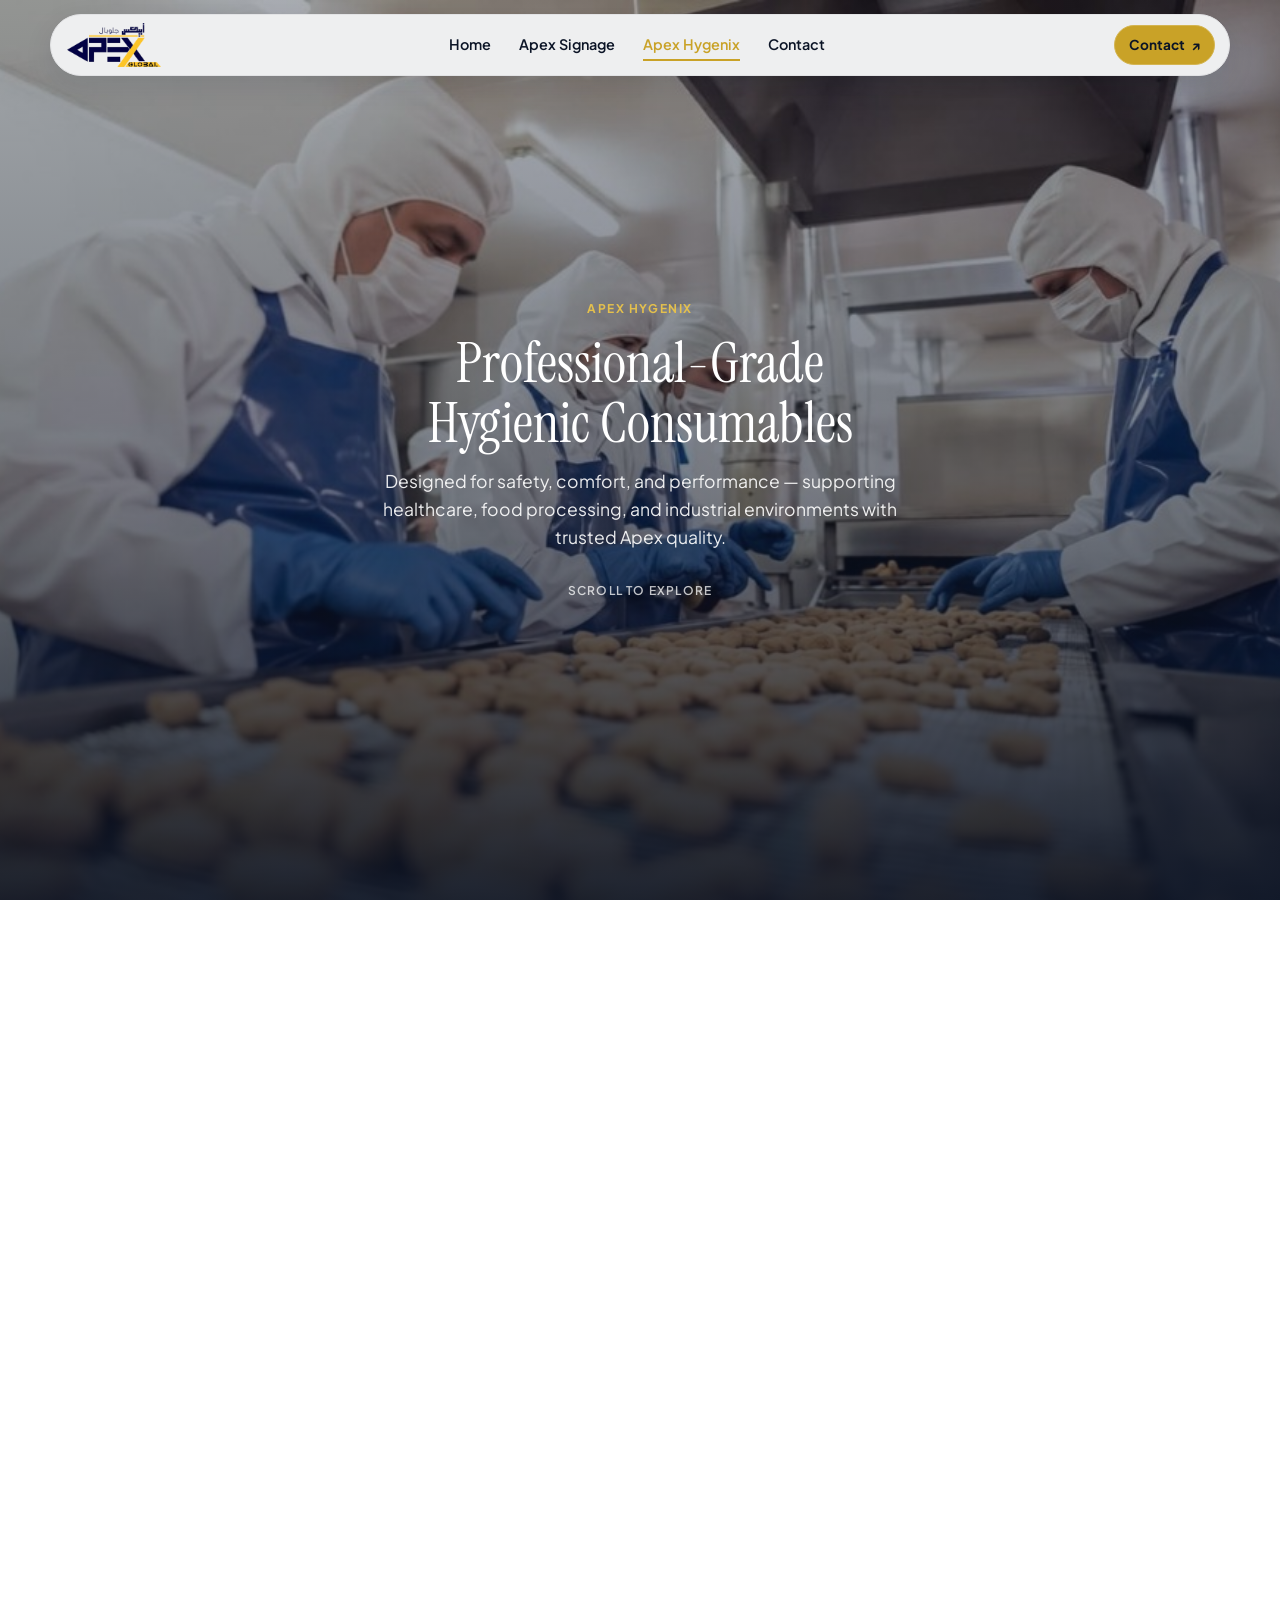
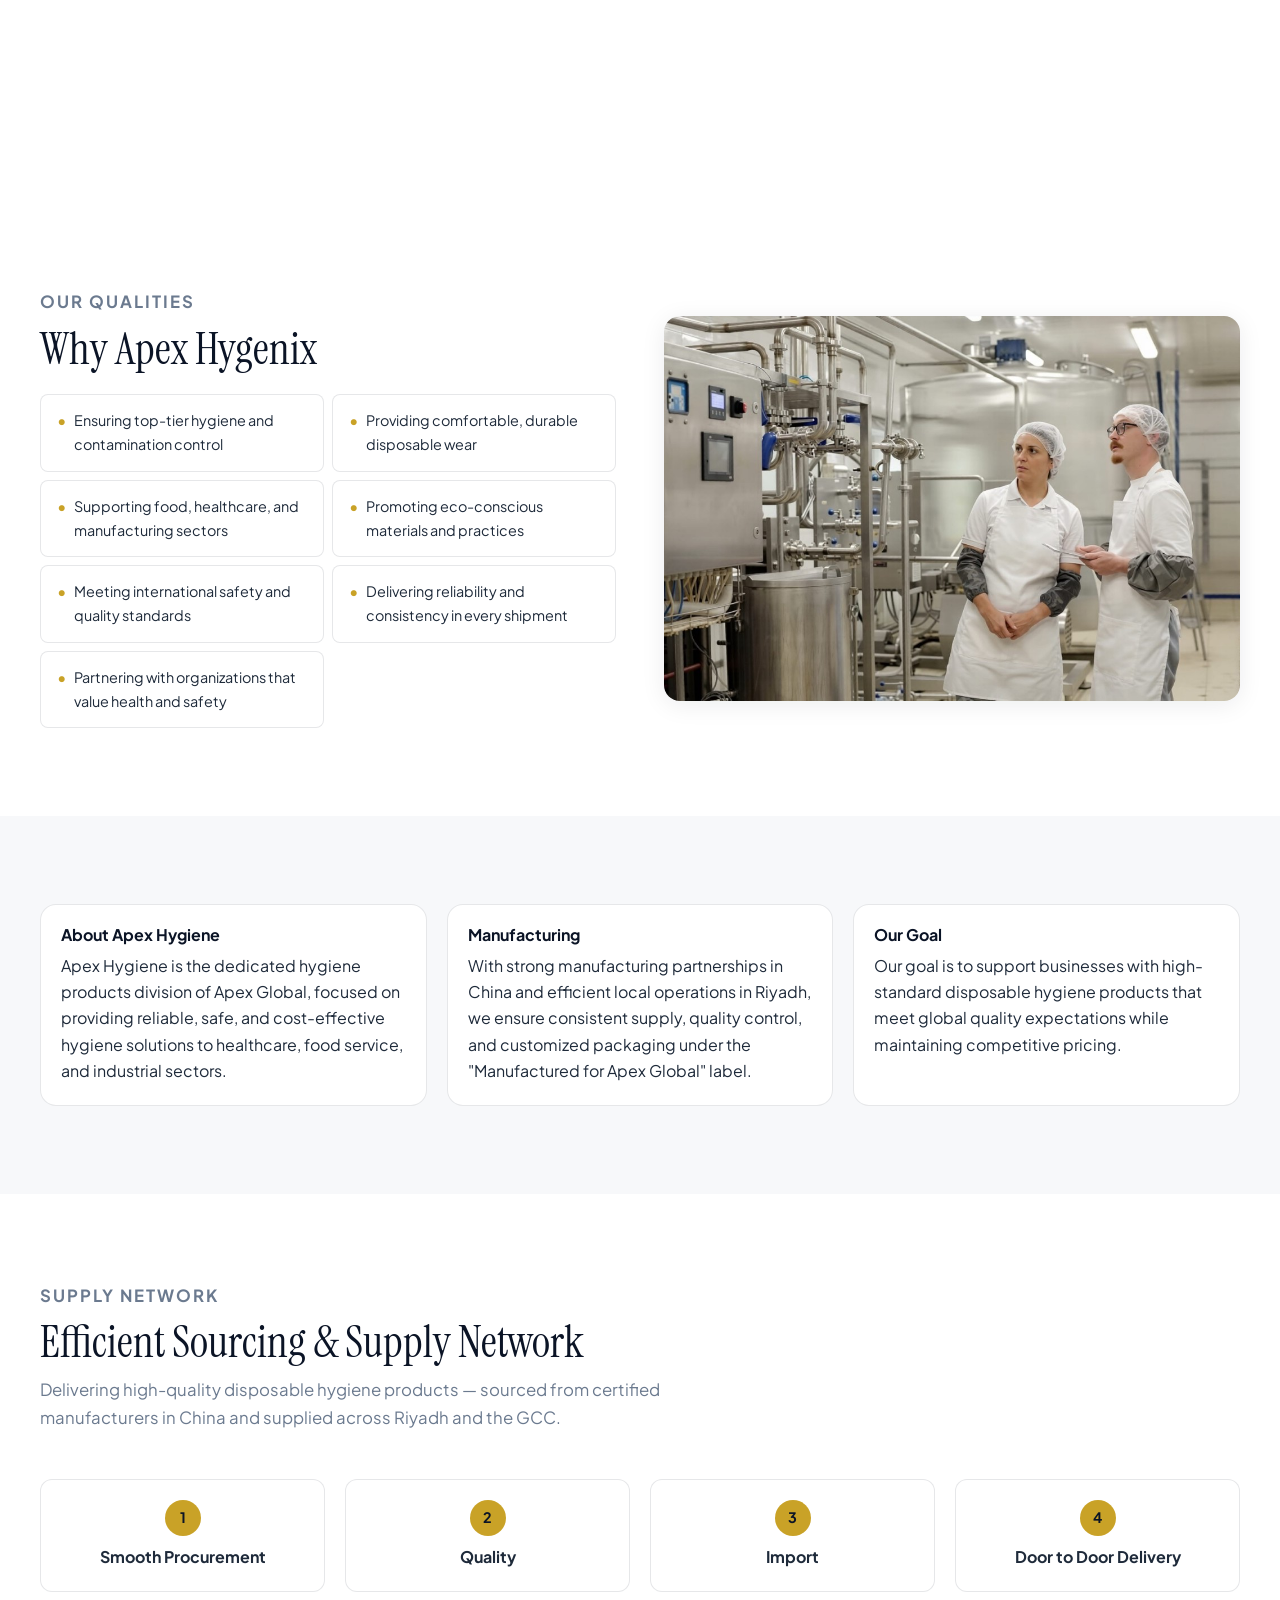
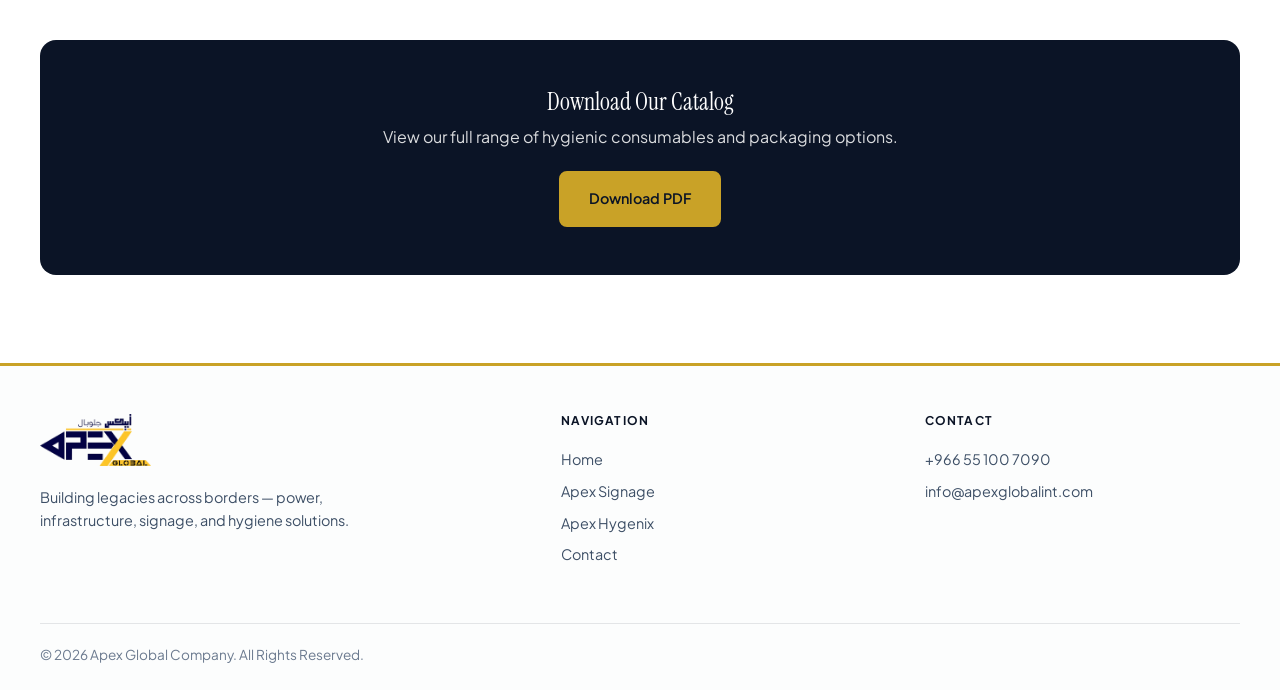
==== hygenix.html @ 23665996 "Add files via upload" ====
<!DOCTYPE html>
<html lang="en">
<head>
  <meta charset="UTF-8">
  <meta name="viewport" content="width=device-width, initial-scale=1.0">
  <meta name="description" content="Apex Hygenix — Professional-grade hygienic consumables for healthcare, food processing, and industrial environments.">
  <title>Apex Hygenix — Apex Global</title>
  <link rel="icon" href="assets/brand/Logo-512-x-512-150x150.png" type="image/png">
  <link rel="preconnect" href="https://fonts.googleapis.com">
  <link rel="preconnect" href="https://fonts.gstatic.com" crossorigin>
  <link href="https://fonts.googleapis.com/css2?family=Instrument+Serif:ital@0;1&family=Plus+Jakarta+Sans:wght@400;500;600;700&display=swap" rel="stylesheet">
  <link rel="stylesheet" href="css/variables.css">
  <link rel="stylesheet" href="css/base.css">
  <link rel="stylesheet" href="css/components.css">
  <link rel="stylesheet" href="css/animations.css">
  <link rel="stylesheet" href="css/pages.css">
  <link rel="stylesheet" href="css/hero-transition.css">
</head>
<body data-page="hygenix">
  <a href="#main" class="skip-link">Skip to content</a>

  <header class="site-header" id="siteHeader">
    <div class="site-header__pill">
      <div class="site-header__pill-inner">
        <a href="index.html" class="logo" aria-label="Apex Global home">
          <img src="assets/brand/logo-transparent.png" alt="Apex Global" width="300" height="300">
        </a>
        <nav class="nav-desktop" aria-label="Main navigation">
          <a href="index.html" data-nav="home">Home</a>
          <a href="signage.html" data-nav="signage">Apex Signage</a>
          <a href="hygenix.html" data-nav="hygenix">Apex Hygenix</a>
          <a href="index.html#contact" data-nav="contact">Contact</a>
        </nav>
        <a href="index.html#contact" class="header-cta">Contact <span aria-hidden="true">↗</span></a>
        <button class="nav-toggle" aria-label="Open menu" aria-expanded="false" aria-controls="mobile-nav">
          <span></span><span></span><span></span>
        </button>
      </div>
    </div>
    <nav id="mobile-nav" class="nav-mobile" aria-label="Mobile navigation">
      <a href="index.html" data-nav="home">Home</a>
      <a href="signage.html" data-nav="signage">Apex Signage</a>
      <a href="hygenix.html" data-nav="hygenix">Apex Hygenix</a>
      <a href="index.html#contact" data-nav="contact">Contact</a>
    </nav>
  </header>

  <main id="main">
    <div class="transition-root" id="transitionRoot">
      <div class="hero-stage">
        <section class="hero-scroll hero-scroll--image" aria-label="Introduction">
          <div class="hero-scroll__bg">
            <img src="assets/home/hygenix-division-1.png" alt="Apex Hygenix food processing hygiene">
          </div>
          <div class="hero-scroll__scrim" aria-hidden="true"></div>
          <div class="hero-scroll__inner">
            <p class="eyebrow hero-scroll__eyebrow">Apex Hygenix</p>
            <h1>Professional-Grade Hygienic Consumables</h1>
            <p class="hero-scroll__lead">Designed for safety, comfort, and performance — supporting healthcare, food processing, and industrial environments with trusted Apex quality.</p>
            <p class="hero-scroll__hint">Scroll to explore</p>
          </div>
        </section>
        <section class="section-two-overlay" aria-label="Our qualities preview">
          <div id="overlayInner" class="section-two-overlay__inner">
            <p class="eyebrow section-two-overlay__eyebrow">Our Qualities</p>
            <h2>
              <span class="overlay-reveal-line"><span class="overlay-reveal-text" style="--line-delay: 0ms">Why Apex Hygenix.</span></span>
            </h2>
            <p class="section-two-overlay__description">
              <span class="overlay-reveal-line"><span class="overlay-reveal-text" style="--line-delay: 80ms">Top-tier hygiene, durable disposable wear, and reliable supply for healthcare, food, and manufacturing sectors.</span></span>
            </p>
            <a href="#qualities" class="section-two-overlay__cta btn btn--primary">
              Explore our qualities <span aria-hidden="true">↓</span>
            </a>
          </div>
        </section>
      </div>
    </div>

    <section class="section" id="qualities">
      <div class="container">
        <div class="content-split">
          <div class="reveal">
            <header class="section-header" style="margin-bottom:var(--space-group);">
              <p class="eyebrow">Our Qualities</p>
              <h2>Why Apex Hygenix</h2>
            </header>
            <ul class="qualities-grid">
              <li>Ensuring top-tier hygiene and contamination control</li>
              <li>Providing comfortable, durable disposable wear</li>
              <li>Supporting food, healthcare, and manufacturing sectors</li>
              <li>Promoting eco-conscious materials and practices</li>
              <li>Meeting international safety and quality standards</li>
              <li>Delivering reliability and consistency in every shipment</li>
              <li>Partnering with organizations that value health and safety</li>
            </ul>
          </div>
          <div class="reveal">
            <img src="assets/home/hygenix-division-3.png" alt="Hygiene quality control in food manufacturing">
          </div>
        </div>
      </div>
    </section>

    <section class="section section--alt">
      <div class="container">
        <div class="info-cards reveal-stagger">
          <article class="info-card">
            <h3>About Apex Hygiene</h3>
            <p>Apex Hygiene is the dedicated hygiene products division of Apex Global, focused on providing reliable, safe, and cost-effective hygiene solutions to healthcare, food service, and industrial sectors.</p>
          </article>
          <article class="info-card">
            <h3>Manufacturing</h3>
            <p>With strong manufacturing partnerships in China and efficient local operations in Riyadh, we ensure consistent supply, quality control, and customized packaging under the "Manufactured for Apex Global" label.</p>
          </article>
          <article class="info-card">
            <h3>Our Goal</h3>
            <p>Our goal is to support businesses with high-standard disposable hygiene products that meet global quality expectations while maintaining competitive pricing.</p>
          </article>
        </div>
      </div>
    </section>

    <section class="section">
      <div class="container reveal">
        <header class="section-header">
          <p class="eyebrow">Supply Network</p>
          <h2>Efficient Sourcing &amp; Supply Network</h2>
          <p>Delivering high-quality disposable hygiene products — sourced from certified manufacturers in China and supplied across Riyadh and the GCC.</p>
        </header>
        <div class="supply-steps">
          <div class="supply-step">
            <div class="step-num">1</div>
            <strong>Smooth Procurement</strong>
          </div>
          <div class="supply-step">
            <div class="step-num">2</div>
            <strong>Quality</strong>
          </div>
          <div class="supply-step">
            <div class="step-num">3</div>
            <strong>Import</strong>
          </div>
          <div class="supply-step">
            <div class="step-num">4</div>
            <strong>Door to Door Delivery</strong>
          </div>
        </div>

        <div class="cta-banner" style="margin-top:var(--space-block);">
          <h3>Download Our Catalog</h3>
          <p>View our full range of hygienic consumables and packaging options.</p>
          <a href="assets/hygenix/Apex-Global-HYGENIC-CONSUMABLES-Catalogue-F4_compressed-1.pdf" class="btn btn--primary" target="_blank" rel="noopener">Download PDF</a>
        </div>
      </div>
    </section>
  </main>

  <footer class="site-footer">
    <div class="container">
      <div class="footer-grid">
        <div class="footer-brand">
          <img src="assets/brand/logo-transparent.png" alt="Apex Global">
          <p>Building legacies across borders — power, infrastructure, signage, and hygiene solutions.</p>
        </div>
        <div class="footer-col">
          <h4>Navigation</h4>
          <a href="index.html">Home</a>
          <a href="signage.html">Apex Signage</a>
          <a href="hygenix.html">Apex Hygenix</a>
          <a href="index.html#contact">Contact</a>
        </div>
        <div class="footer-col">
          <h4>Contact</h4>
          <a href="tel:+966551007090">+966 55 100 7090</a>
          <a href="mailto:info@apexglobalint.com">info@apexglobalint.com</a>
        </div>
      </div>
      <div class="footer-bottom">
        <p>&copy; 2026 Apex Global Company. All Rights Reserved.</p>
      </div>
    </div>
  </footer>

  <button class="scroll-top" aria-label="Scroll to top">↑</button>
  <script src="js/hero-transition.js"></script>
  <script src="js/main.js"></script>
</body>
</html>
---- css/variables.css ----
:root {
  --color-navy: #0b1426;
  --color-navy-light: #152238;
  --color-charcoal: #1e2a3a;
  --color-gold: #c9a227;
  --color-gold-light: #e4c04d;
  --color-white: #ffffff;
  --color-off-white: #f7f8fa;
  --color-muted: #6b7a8f;
  --color-border: rgba(11, 20, 38, 0.1);
  --color-border-light: rgba(255, 255, 255, 0.12);

  --color-header-glass: rgba(252, 253, 253, 0.65);
  --color-header-glass-scrolled: rgba(252, 253, 253, 0.82);
  --color-header-border: rgba(11, 20, 38, 0.06);
  --color-footer-bg: #fcfdfd;
  --color-footer-text: #3d4f66;
  --color-footer-heading: #0b1426;

  --font-sans: "Plus Jakarta Sans", system-ui, -apple-system, sans-serif;
  --font-serif: "Instrument Serif", Georgia, serif;

  --space-tight: 0.5rem;
  --space-group: 1.25rem;
  --space-block: 3rem;
  --space-section: 5.5rem;

  --radius-sm: 8px;
  --radius-md: 12px;
  --radius-lg: 16px;

  --shadow-sm: 0 2px 8px rgba(11, 20, 38, 0.06);
  --shadow-md: 0 4px 24px rgba(11, 20, 38, 0.08);
  --shadow-lg: 0 12px 40px rgba(11, 20, 38, 0.12);

  --header-height: 88px;
  --container: 1200px;
  --transition: 0.3s cubic-bezier(0.4, 0, 0.2, 1);
  --transition-fast: 0.2s cubic-bezier(0.4, 0, 0.2, 1);
}

@media (max-width: 768px) {
  :root {
    --space-section: 4rem;
    --space-block: 2rem;
    --header-height: 72px;
  }
}
---- css/base.css ----
*,
*::before,
*::after {
  box-sizing: border-box;
  margin: 0;
  padding: 0;
}

html {
  scroll-behavior: smooth;
}

@media (prefers-reduced-motion: reduce) {
  html {
    scroll-behavior: auto;
  }
}

body {
  font-family: var(--font-sans);
  font-size: 1rem;
  line-height: 1.65;
  color: var(--color-charcoal);
  background: var(--color-white);
  -webkit-font-smoothing: antialiased;
}

img {
  max-width: 100%;
  height: auto;
  display: block;
}

a {
  color: inherit;
  text-decoration: none;
}

ul {
  list-style: none;
}

button,
input,
textarea {
  font: inherit;
  color: inherit;
}

.skip-link {
  position: absolute;
  top: -100%;
  left: 1rem;
  z-index: 9999;
  padding: 0.75rem 1rem;
  background: var(--color-gold);
  color: var(--color-navy);
  border-radius: var(--radius-sm);
  font-weight: 600;
}

.skip-link:focus {
  top: 1rem;
}

.container {
  width: min(100% - 2rem, var(--container));
  margin-inline: auto;
}

.section {
  padding-block: var(--space-section);
}

.section--alt {
  background: var(--color-off-white);
}

.section--dark {
  background: var(--color-navy);
  color: var(--color-white);
}

.eyebrow {
  font-size: 0.75rem;
  font-weight: 700;
  letter-spacing: 0.12em;
  text-transform: uppercase;
  color: var(--color-gold);
}

.section--dark .eyebrow {
  color: var(--color-gold-light);
}

.section-header {
  max-width: 42rem;
  margin-bottom: var(--space-block);
}

.section-header .eyebrow {
  margin-bottom: var(--space-tight);
}

.section-header h2 {
  font-family: var(--font-serif);
  font-size: clamp(2rem, 4vw, 2.75rem);
  font-weight: 400;
  line-height: 1.15;
  color: var(--color-navy);
  margin-bottom: var(--space-tight);
}

.section--dark .section-header h2 {
  color: var(--color-white);
}

.section-header p {
  color: var(--color-muted);
  font-size: 1.05rem;
}

.section--dark .section-header p {
  color: rgba(255, 255, 255, 0.75);
}

h1,
h2,
h3,
h4 {
  font-family: var(--font-serif);
  font-weight: 400;
  line-height: 1.2;
}
---- css/components.css ----
/* Header — pill nav (shared on all pages) */
.site-header {
  position: fixed;
  top: 0;
  left: 0;
  right: 0;
  z-index: 1000;
  height: auto;
  min-height: var(--header-height);
  display: block;
  background: transparent;
  border: none;
  box-shadow: none;
  pointer-events: none;
}

.site-header__pill {
  width: min(1180px, calc(100% - 32px));
  margin: 14px auto 0;
  padding: 0;
  pointer-events: auto;
}

.site-header__pill-inner {
  padding: 8px 14px 8px 16px;
  border-radius: 999px;
  border: 1px solid color-mix(in srgb, var(--color-navy) 12%, white);
  background: color-mix(in srgb, #fcfdfd 94%, var(--color-navy));
  box-shadow: 0 10px 28px rgba(11, 20, 38, 0.1);
  backdrop-filter: blur(14px);
  -webkit-backdrop-filter: blur(14px);
  display: flex;
  align-items: center;
  justify-content: space-between;
  gap: 14px;
  transition: box-shadow var(--transition);
}

.site-header.is-scrolled .site-header__pill-inner {
  box-shadow: 0 12px 32px rgba(11, 20, 38, 0.14);
}

.site-header .logo {
  display: inline-flex;
  align-items: center;
  flex-shrink: 0;
  background: transparent;
}

.site-header .logo img {
  height: 44px;
  width: auto;
  background: transparent;
}

.site-header .nav-desktop {
  flex: 1;
  justify-content: center;
  gap: clamp(14px, 2.2vw, 28px);
}

.site-header .header-cta {
  display: inline-flex;
  align-items: center;
  gap: 6px;
  padding: 8px 14px;
  border-radius: 999px;
  font-size: 0.85rem;
  font-weight: 700;
  white-space: nowrap;
  flex-shrink: 0;
  color: var(--color-navy) !important;
  background: var(--color-gold);
  border: 1px solid color-mix(in srgb, var(--color-gold) 80%, white);
}

.site-header .header-cta:hover {
  background: var(--color-gold-light);
  color: var(--color-navy) !important;
}

.site-header .header-cta::after {
  display: none;
}

.footer-brand img {
  height: 52px;
  width: auto;
  margin-bottom: var(--space-group);
  background: transparent;
}

.nav-desktop {
  display: flex;
  align-items: center;
  gap: 2rem;
}

.nav-desktop a {
  font-size: 0.9rem;
  font-weight: 600;
  color: var(--color-navy);
  position: relative;
  padding-block: 0.25rem;
}

.nav-desktop a:hover,
.nav-desktop a.is-active {
  color: var(--color-gold);
}

.nav-desktop a::after {
  content: "";
  position: absolute;
  bottom: 0;
  left: 50%;
  width: 0;
  height: 2px;
  background: var(--color-gold);
  transition:
    width var(--transition-fast),
    left var(--transition-fast);
}

.nav-desktop a:hover::after,
.nav-desktop a.is-active::after {
  width: 100%;
  left: 0;
}

.nav-toggle {
  display: none;
  flex-direction: column;
  gap: 5px;
  background: none;
  border: none;
  cursor: pointer;
  padding: 0.5rem;
}

.nav-toggle span {
  display: block;
  width: 24px;
  height: 2px;
  background: var(--color-navy);
  transition: var(--transition-fast);
}

.nav-mobile {
  display: none;
  position: fixed;
  inset: 0;
  top: 72px;
  pointer-events: auto;
  background: var(--color-header-glass-scrolled);
  backdrop-filter: blur(24px) saturate(160%);
  -webkit-backdrop-filter: blur(24px) saturate(160%);
  padding: 2rem;
  flex-direction: column;
  gap: 1.5rem;
  z-index: 999;
  border-top: 1px solid var(--color-header-border);
  box-shadow: var(--shadow-lg);
}

.nav-mobile.is-open {
  display: flex;
}

.nav-mobile a {
  font-size: 1.25rem;
  font-weight: 600;
  color: var(--color-navy);
  padding: 0.5rem 0;
  border-bottom: 1px solid var(--color-border);
}

@media (max-width: 768px) {
  .site-header__pill {
    width: calc(100% - 20px);
  }

  .site-header__pill-inner {
    border-radius: 16px;
    flex-wrap: wrap;
  }

  .site-header .header-cta {
    display: none;
  }

  .nav-desktop {
    display: none;
  }

  .nav-toggle {
    display: flex;
  }
}

/* Buttons */
.btn {
  display: inline-flex;
  align-items: center;
  justify-content: center;
  gap: 0.5rem;
  padding: 0.875rem 1.75rem;
  font-size: 0.9rem;
  font-weight: 600;
  border-radius: var(--radius-sm);
  border: 2px solid transparent;
  cursor: pointer;
  transition:
    transform var(--transition-fast),
    box-shadow var(--transition-fast),
    background var(--transition-fast),
    color var(--transition-fast);
}

.btn:hover {
  transform: translateY(-2px);
  box-shadow: var(--shadow-md);
}

.btn:active {
  transform: scale(0.98);
}

.btn--primary {
  background: var(--color-gold);
  color: var(--color-navy);
  border-color: var(--color-gold);
}

.btn--primary:hover {
  background: var(--color-gold-light);
  border-color: var(--color-gold-light);
}

.btn--outline {
  background: transparent;
  color: var(--color-white);
  border-color: rgba(255, 255, 255, 0.6);
}

.btn--outline:hover {
  background: rgba(255, 255, 255, 0.1);
  border-color: var(--color-white);
}

.btn--dark {
  background: var(--color-navy);
  color: var(--color-white);
  border-color: var(--color-navy);
}

.btn--dark:hover {
  background: var(--color-navy-light);
}

/* Cards */
.card {
  background: var(--color-white);
  border-radius: var(--radius-lg);
  border: 1px solid var(--color-border);
  box-shadow: var(--shadow-sm);
  padding: var(--space-group);
  transition:
    transform var(--transition-fast),
    box-shadow var(--transition-fast);
}

.card:hover {
  transform: translateY(-2px);
  box-shadow: var(--shadow-md);
}

.card h3 {
  font-size: 1.25rem;
  color: var(--color-navy);
  margin-bottom: var(--space-tight);
}

.card p {
  color: var(--color-muted);
  font-size: 0.95rem;
}

/* Footer — light slate, distinct from header & dark sections */
.site-footer {
  background: var(--color-footer-bg);
  color: var(--color-footer-text);
  padding-block: var(--space-block) 1.5rem;
  border-top: 3px solid var(--color-gold);
}

.footer-grid {
  display: grid;
  grid-template-columns: 1.5fr 1fr 1fr;
  gap: var(--space-block);
  margin-bottom: var(--space-block);
}


.footer-brand p {
  font-size: 0.9rem;
  max-width: 22rem;
  line-height: 1.6;
  color: var(--color-footer-text);
}

.footer-col h4 {
  font-family: var(--font-sans);
  font-size: 0.75rem;
  font-weight: 700;
  letter-spacing: 0.1em;
  text-transform: uppercase;
  color: var(--color-footer-heading);
  margin-bottom: var(--space-group);
}

.footer-col a,
.footer-col p {
  display: block;
  font-size: 0.9rem;
  margin-bottom: 0.5rem;
  color: var(--color-footer-text);
  transition: color var(--transition-fast);
}

.footer-col a:hover {
  color: var(--color-gold);
}

.footer-bottom {
  padding-top: var(--space-group);
  border-top: 1px solid var(--color-border);
  color: var(--color-muted);
  display: flex;
  flex-wrap: wrap;
  justify-content: space-between;
  gap: 1rem;
  font-size: 0.85rem;
}

.scroll-top {
  position: fixed;
  bottom: 1.5rem;
  right: 1.5rem;
  width: 44px;
  height: 44px;
  border-radius: 50%;
  background: var(--color-gold);
  color: var(--color-navy);
  border: none;
  cursor: pointer;
  display: flex;
  align-items: center;
  justify-content: center;
  box-shadow: var(--shadow-md);
  opacity: 0;
  visibility: hidden;
  transform: translateY(12px);
  transition:
    opacity var(--transition),
    visibility var(--transition),
    transform var(--transition);
  z-index: 100;
}

.scroll-top.is-visible {
  opacity: 1;
  visibility: visible;
  transform: translateY(0);
}

@media (max-width: 768px) {
  .footer-grid {
    grid-template-columns: 1fr;
    gap: 2rem;
  }
}
---- css/animations.css ----
@keyframes fadeUp {
  from {
    opacity: 0;
    transform: translateY(20px);
  }
  to {
    opacity: 1;
    transform: translateY(0);
  }
}

@keyframes fadeIn {
  from {
    opacity: 0;
  }
  to {
    opacity: 1;
  }
}

.reveal {
  opacity: 0;
  transform: translateY(16px);
  transition:
    opacity 0.5s cubic-bezier(0.4, 0, 0.2, 1),
    transform 0.5s cubic-bezier(0.4, 0, 0.2, 1);
}

.reveal.is-visible {
  opacity: 1;
  transform: translateY(0);
}

.reveal-stagger > * {
  opacity: 0;
  transform: translateY(12px);
  transition:
    opacity 0.45s cubic-bezier(0.4, 0, 0.2, 1),
    transform 0.45s cubic-bezier(0.4, 0, 0.2, 1);
}

.reveal-stagger.is-visible > *:nth-child(1) {
  transition-delay: 0ms;
}
.reveal-stagger.is-visible > *:nth-child(2) {
  transition-delay: 80ms;
}
.reveal-stagger.is-visible > *:nth-child(3) {
  transition-delay: 160ms;
}
.reveal-stagger.is-visible > *:nth-child(4) {
  transition-delay: 240ms;
}
.reveal-stagger.is-visible > *:nth-child(5) {
  transition-delay: 320ms;
}
.reveal-stagger.is-visible > *:nth-child(6) {
  transition-delay: 400ms;
}

.reveal-stagger.is-visible > * {
  opacity: 1;
  transform: translateY(0);
}

@media (prefers-reduced-motion: reduce) {
  .reveal,
  .reveal-stagger > * {
    opacity: 1;
    transform: none;
    transition: none;
  }
}
---- css/pages.css ----
/* Values grid */
.values-grid {
  display: grid;
  grid-template-columns: repeat(3, 1fr);
  gap: var(--space-group);
}

.value-card {
  padding: var(--space-group);
  border-radius: var(--radius-lg);
  background: var(--color-white);
  border: 1px solid var(--color-border);
}

.value-card h3 {
  font-family: var(--font-sans);
  font-size: 0.8rem;
  font-weight: 700;
  letter-spacing: 0.08em;
  text-transform: uppercase;
  color: var(--color-gold);
  margin-bottom: var(--space-tight);
}

.value-card p {
  font-size: 0.95rem;
  color: var(--color-muted);
  line-height: 1.6;
}

/* Expertise */
.expertise-grid {
  display: grid;
  grid-template-columns: repeat(3, 1fr);
  gap: var(--space-group);
}

.expertise-card {
  text-align: center;
  padding: var(--space-group);
}

.expertise-card .icon {
  width: 48px;
  height: 48px;
  margin: 0 auto var(--space-group);
  border-radius: 50%;
  background: rgba(201, 162, 39, 0.15);
  display: flex;
  align-items: center;
  justify-content: center;
  font-size: 1.25rem;
}

.expertise-card h3 {
  font-family: var(--font-sans);
  font-size: 1rem;
  font-weight: 700;
  color: var(--color-navy);
  margin-bottom: var(--space-tight);
}

/* Stats */
.stats-row {
  display: grid;
  grid-template-columns: repeat(2, 1fr);
  gap: var(--space-group);
  margin-top: var(--space-block);
}

.stat-item {
  text-align: center;
  padding: var(--space-group);
  background: rgba(255, 255, 255, 0.06);
  border-radius: var(--radius-lg);
  border: 1px solid var(--color-border-light);
}

.stat-item .number {
  font-family: var(--font-serif);
  font-size: clamp(2.5rem, 5vw, 3.5rem);
  color: var(--color-gold-light);
  line-height: 1;
  margin-bottom: var(--space-tight);
  font-variant-numeric: tabular-nums;
}

.stat-item .label {
  font-size: 0.9rem;
  color: rgba(255, 255, 255, 0.75);
}

/* Divisions */
.divisions-grid {
  display: grid;
  grid-template-columns: repeat(2, 1fr);
  gap: var(--space-group);
}

.division-card {
  position: relative;
  border-radius: var(--radius-lg);
  overflow: hidden;
  min-height: 320px;
  display: flex;
  flex-direction: column;
  justify-content: flex-end;
  border: 1px solid var(--color-border);
}

.division-card__media {
  position: absolute;
  inset: 0;
  display: grid;
}

.division-card__media--duo {
  grid-template-columns: 1fr 1fr;
}

.division-card__media--trio {
  grid-template-columns: 1fr 1fr;
  grid-template-rows: 1fr 1fr;
}

.division-card__media--trio img:first-child {
  grid-column: 1 / -1;
}

.division-card__media img,
.division-card > img {
  position: relative;
  inset: auto;
  width: 100%;
  height: 100%;
  object-fit: cover;
  transition: transform 0.5s ease;
}

.division-card:hover .division-card__media img,
.division-card:hover > img {
  transform: scale(1.04);
}

.division-card .overlay {
  position: absolute;
  inset: 0;
  background: linear-gradient(to top, rgba(11, 20, 38, 0.92) 0%, transparent 60%);
}

.division-card--clear .content {
  background: linear-gradient(to top, rgba(11, 20, 38, 0.88) 0%, rgba(11, 20, 38, 0.45) 55%, transparent 100%);
}

.division-card .content {
  position: relative;
  z-index: 1;
  padding: var(--space-group);
  color: var(--color-white);
}

.division-card h3 {
  font-size: 1.5rem;
  margin-bottom: var(--space-tight);
}

.division-card p {
  font-size: 0.9rem;
  opacity: 0.9;
  margin-bottom: var(--space-group);
}

/* About */
.about-grid {
  display: grid;
  grid-template-columns: 1fr 1fr;
  gap: var(--space-block);
  align-items: start;
}

.founder-card {
  background: var(--color-white);
  border-radius: var(--radius-lg);
  padding: var(--space-group);
  border: 1px solid var(--color-border);
  border-left: 4px solid var(--color-gold);
}

.founder-card blockquote {
  font-size: 1rem;
  line-height: 1.7;
  color: var(--color-muted);
  margin-bottom: var(--space-group);
  font-style: italic;
}

.founder-card cite {
  font-style: normal;
  font-weight: 700;
  color: var(--color-navy);
  font-size: 0.95rem;
}

.founder-card cite span {
  display: block;
  font-weight: 500;
  color: var(--color-muted);
  font-size: 0.85rem;
  margin-top: 0.25rem;
}

.culture-grid {
  display: grid;
  grid-template-columns: repeat(3, 1fr);
  gap: var(--space-group);
  margin-top: var(--space-block);
}

.culture-item {
  text-align: center;
  padding: var(--space-group);
  background: var(--color-white);
  border-radius: var(--radius-md);
  border: 1px solid var(--color-border);
  transition: transform var(--transition-fast);
}

.culture-item:hover {
  transform: translateY(-2px);
}

.culture-item strong {
  display: block;
  font-family: var(--font-sans);
  font-size: 0.9rem;
  color: var(--color-navy);
  margin-top: var(--space-tight);
}

/* Clientele */
.clients-grid {
  display: grid;
  grid-template-columns: repeat(auto-fill, minmax(140px, 1fr));
  gap: var(--space-group);
}

.client-logo {
  aspect-ratio: 16/10;
  background: var(--color-white);
  border-radius: var(--radius-md);
  border: 1px solid var(--color-border);
  padding: 1rem;
  display: flex;
  align-items: center;
  justify-content: center;
  transition:
    transform var(--transition-fast),
    box-shadow var(--transition-fast);
}

.client-logo img {
  max-height: 48px;
  width: auto;
  object-fit: contain;
  filter: grayscale(100%);
  opacity: 0.75;
  transition:
    filter var(--transition),
    opacity var(--transition);
}

.client-logo:hover {
  transform: translateY(-2px);
  box-shadow: var(--shadow-sm);
}

.client-logo:hover img {
  filter: grayscale(0%);
  opacity: 1;
}

/* Contact */
.contact-grid {
  display: grid;
  grid-template-columns: 1fr 1.2fr;
  gap: var(--space-block);
  align-items: start;
}

.contact-info {
  display: flex;
  flex-direction: column;
  gap: var(--space-group);
}

.contact-item {
  display: flex;
  gap: 1rem;
  align-items: flex-start;
}

.contact-item .icon {
  width: 44px;
  height: 44px;
  border-radius: 50%;
  background: rgba(201, 162, 39, 0.15);
  display: flex;
  align-items: center;
  justify-content: center;
  flex-shrink: 0;
  color: var(--color-gold);
  font-size: 1.1rem;
}

.contact-form {
  background: var(--color-white);
  padding: var(--space-group);
  border-radius: var(--radius-lg);
  border: 1px solid var(--color-border);
  box-shadow: var(--shadow-sm);
}

.form-group {
  margin-bottom: var(--space-group);
}

.form-group label {
  display: block;
  font-size: 0.85rem;
  font-weight: 600;
  margin-bottom: var(--space-tight);
  color: var(--color-navy);
}

.form-group input,
.form-group textarea {
  width: 100%;
  padding: 0.75rem 1rem;
  border: 1px solid var(--color-border);
  border-radius: var(--radius-sm);
  transition: border-color var(--transition-fast);
}

.form-group input:focus,
.form-group textarea:focus {
  outline: none;
  border-color: var(--color-gold);
}

.form-group textarea {
  min-height: 120px;
  resize: vertical;
}

.services-list {
  display: flex;
  flex-direction: column;
  gap: var(--space-tight);
}

.services-list li {
  display: flex;
  align-items: flex-start;
  gap: 0.75rem;
  padding: 1rem 1.25rem;
  background: var(--color-off-white);
  border-radius: var(--radius-md);
  border: 1px solid var(--color-border);
  font-size: 0.95rem;
  transition: transform var(--transition-fast);
}

.services-list li:hover {
  transform: translateX(4px);
}

.services-list li::before {
  content: "✓";
  color: var(--color-gold);
  font-weight: 700;
  flex-shrink: 0;
}

.content-split {
  display: grid;
  grid-template-columns: 1fr 1fr;
  gap: var(--space-block);
  align-items: center;
}

.content-split img {
  border-radius: var(--radius-lg);
  box-shadow: var(--shadow-md);
}

.qualities-grid {
  display: grid;
  grid-template-columns: repeat(2, 1fr);
  gap: var(--space-tight);
}

.qualities-grid li {
  padding: 0.875rem 1rem;
  background: var(--color-white);
  border-radius: var(--radius-sm);
  border: 1px solid var(--color-border);
  font-size: 0.9rem;
  display: flex;
  gap: 0.5rem;
}

.qualities-grid li::before {
  content: "•";
  color: var(--color-gold);
  font-weight: 700;
}

.info-cards {
  display: grid;
  grid-template-columns: repeat(3, 1fr);
  gap: var(--space-group);
}

.info-card {
  padding: var(--space-group);
  background: var(--color-white);
  border-radius: var(--radius-lg);
  border: 1px solid var(--color-border);
}

.info-card h3 {
  font-family: var(--font-sans);
  font-size: 1rem;
  font-weight: 700;
  color: var(--color-navy);
  margin-bottom: var(--space-tight);
}

.supply-steps {
  display: grid;
  grid-template-columns: repeat(4, 1fr);
  gap: var(--space-group);
  margin-top: var(--space-block);
}

.supply-step {
  text-align: center;
  padding: var(--space-group);
  background: var(--color-white);
  border-radius: var(--radius-md);
  border: 1px solid var(--color-border);
}

.supply-step .step-num {
  width: 36px;
  height: 36px;
  margin: 0 auto var(--space-tight);
  border-radius: 50%;
  background: var(--color-gold);
  color: var(--color-navy);
  font-weight: 700;
  display: flex;
  align-items: center;
  justify-content: center;
  font-size: 0.9rem;
}

.cta-banner {
  background: var(--color-navy);
  color: var(--color-white);
  padding: var(--space-block);
  border-radius: var(--radius-lg);
  text-align: center;
  margin-top: var(--space-block);
}

.cta-banner h3 {
  font-size: 1.5rem;
  margin-bottom: var(--space-tight);
}

.cta-banner p {
  opacity: 0.85;
  margin-bottom: var(--space-group);
}

@media (max-width: 992px) {
  .values-grid,
  .expertise-grid,
  .divisions-grid,
  .about-grid,
  .contact-grid,
  .content-split,
  .info-cards,
  .culture-grid {
    grid-template-columns: 1fr;
  }

  .supply-steps {
    grid-template-columns: repeat(2, 1fr);
  }

  .qualities-grid {
    grid-template-columns: 1fr;
  }
}

@media (max-width: 576px) {
  .values-grid,
  .stats-row {
    grid-template-columns: 1fr;
  }

  .supply-steps {
    grid-template-columns: 1fr;
  }
}
---- css/hero-transition.css ----
/* Scroll-driven hero (all pages with #transitionRoot) */
:root {
  --transition-progress: 0;
}

body:has(#transitionRoot) {
  overflow-x: hidden;
}

/* Transition root */
.transition-root {
  position: relative;
  height: 200vh;
}

.hero-stage {
  position: sticky;
  top: 0;
  height: 100vh;
  overflow: hidden;
}

.hero-scroll,
.hero-liquid,
.section-two-overlay {
  position: absolute;
  inset: 0;
}

.hero-scroll {
  background: #ffffff;
  display: grid;
  place-items: center;
  text-align: center;
  transform: translate3d(0, 0, 0) scale(calc(1 - (var(--transition-progress) * 0.04)));
  opacity: calc(1 - (var(--transition-progress) * 0.65));
  isolation: isolate;
}

.hero-scroll:not(.hero-scroll--image)::before,
.hero-scroll:not(.hero-scroll--image)::after {
  content: "";
  position: absolute;
  inset: -20%;
  pointer-events: none;
  filter: blur(80px);
  opacity: 0.35;
  z-index: 0;
}

.hero-scroll:not(.hero-scroll--image)::before {
  background:
    radial-gradient(42% 38% at 18% 28%, color-mix(in srgb, var(--color-navy) 55%, white), transparent 72%),
    radial-gradient(36% 34% at 82% 22%, color-mix(in srgb, var(--color-gold) 65%, white), transparent 74%);
}

.hero-scroll:not(.hero-scroll--image)::after {
  background:
    radial-gradient(34% 30% at 72% 78%, color-mix(in srgb, var(--color-gold) 50%, white), transparent 72%),
    radial-gradient(38% 32% at 28% 72%, color-mix(in srgb, var(--color-navy) 40%, white), transparent 74%);
}

.hero-scroll__bg {
  position: absolute;
  inset: 0;
  z-index: 0;
}

.hero-scroll__bg img {
  width: 100%;
  height: 100%;
  object-fit: cover;
}

.hero-scroll__scrim {
  position: absolute;
  inset: 0;
  z-index: 1;
  background: linear-gradient(
    to top,
    rgba(11, 20, 38, 0.92) 0%,
    rgba(11, 20, 38, 0.55) 45%,
    rgba(11, 20, 38, 0.35) 100%
  );
  pointer-events: none;
}

.hero-scroll--image {
  background: transparent;
}

.hero-scroll__inner {
  position: relative;
  z-index: 2;
  padding: 2rem 24px;
  max-width: 52rem;
  display: grid;
  gap: clamp(10px, 1.5vh, 16px);
  justify-items: center;
}

.hero-scroll__logo {
  width: clamp(140px, 16vw, 220px);
  height: auto;
}

.hero-scroll__inner h1 {
  margin: 0;
  font-family: var(--font-serif);
  font-size: clamp(2rem, 5.5vw, 3.5rem);
  line-height: 1.08;
  color: var(--color-navy);
  max-width: 14ch;
}

.hero-scroll__regions {
  margin: 0;
  font-size: 0.8rem;
  font-weight: 600;
  letter-spacing: 0.14em;
  text-transform: uppercase;
  color: var(--color-gold);
}

.hero-scroll__lead {
  margin: 0;
  font-size: clamp(0.95rem, 2vw, 1.1rem);
  line-height: 1.6;
  color: var(--color-muted);
  max-width: 40ch;
}

.hero-scroll__hint {
  margin-top: 1rem;
  font-size: 0.75rem;
  font-weight: 600;
  letter-spacing: 0.1em;
  text-transform: uppercase;
  color: var(--color-muted);
  opacity: calc(1 - (var(--transition-progress) * 2));
}

/* Image hero — light text on photo */
.hero-scroll--image .hero-scroll__inner h1 {
  color: var(--color-white);
  max-width: 18ch;
}

.hero-scroll--image .hero-scroll__eyebrow {
  margin: 0;
  color: var(--color-gold-light);
}

.hero-scroll--image .hero-scroll__regions {
  color: var(--color-gold-light);
}

.hero-scroll--image .hero-scroll__lead {
  color: rgba(255, 255, 255, 0.9);
  max-width: 42ch;
}

.hero-scroll--image .hero-scroll__hint {
  color: rgba(255, 255, 255, 0.75);
}

/* Section 2 overlay */
.section-two-overlay {
  z-index: 10;
  background: #ffffff;
  transform: translate3d(0, calc((1 - var(--transition-progress)) * 100%), 0);
  display: grid;
  place-items: center;
  overflow: hidden;
}

.section-two-overlay__inner {
  width: min(900px, calc(100% - 40px));
  text-align: center;
  position: relative;
  z-index: 1;
  transform: translate3d(
    0,
    calc((0.5 - var(--transition-progress)) * 48px),
    0
  );
}

.section-two-overlay__eyebrow {
  margin: 0 0 14px;
}

.section-two-overlay h2 {
  margin: 0;
  font-family: var(--font-serif);
  font-size: clamp(1.75rem, 4.5vw, 3rem);
  line-height: 1.14;
  color: var(--color-navy);
}

.section-two-overlay__description {
  margin: 20px auto 0;
  max-width: 52ch;
  line-height: 1.65;
  color: var(--color-muted);
}

.overlay-reveal-line {
  display: block;
  overflow: hidden;
}

.overlay-reveal-text {
  display: block;
  transform: translateY(118%);
  opacity: 0;
  transition:
    transform 700ms cubic-bezier(0.22, 1, 0.36, 1),
    opacity 500ms ease;
  transition-delay: var(--line-delay, 0ms);
}

.section-two-overlay__inner.is-revealed .overlay-reveal-text {
  transform: translateY(0);
  opacity: 1;
}

.section-two-overlay__cta {
  margin-top: 24px;
  display: inline-flex;
  align-items: center;
  gap: 6px;
  transform: translateY(16px);
  opacity: 0;
  transition:
    transform 520ms cubic-bezier(0.22, 1, 0.36, 1),
    opacity 420ms ease;
  transition-delay: 320ms;
}

.section-two-overlay__inner.is-revealed .section-two-overlay__cta {
  transform: translateY(0);
  opacity: 1;
}

@media (prefers-reduced-motion: reduce) {
  .transition-root {
    height: auto;
  }

  .hero-stage {
    position: relative;
    height: auto;
    min-height: 70vh;
  }

  .hero-scroll,
  .hero-liquid,
  .section-two-overlay {
    position: relative;
    transform: none;
    opacity: 1;
  }

  .section-two-overlay {
    min-height: 50vh;
  }

  .overlay-reveal-text,
  .section-two-overlay__cta {
    transform: none;
    opacity: 1;
  }

}
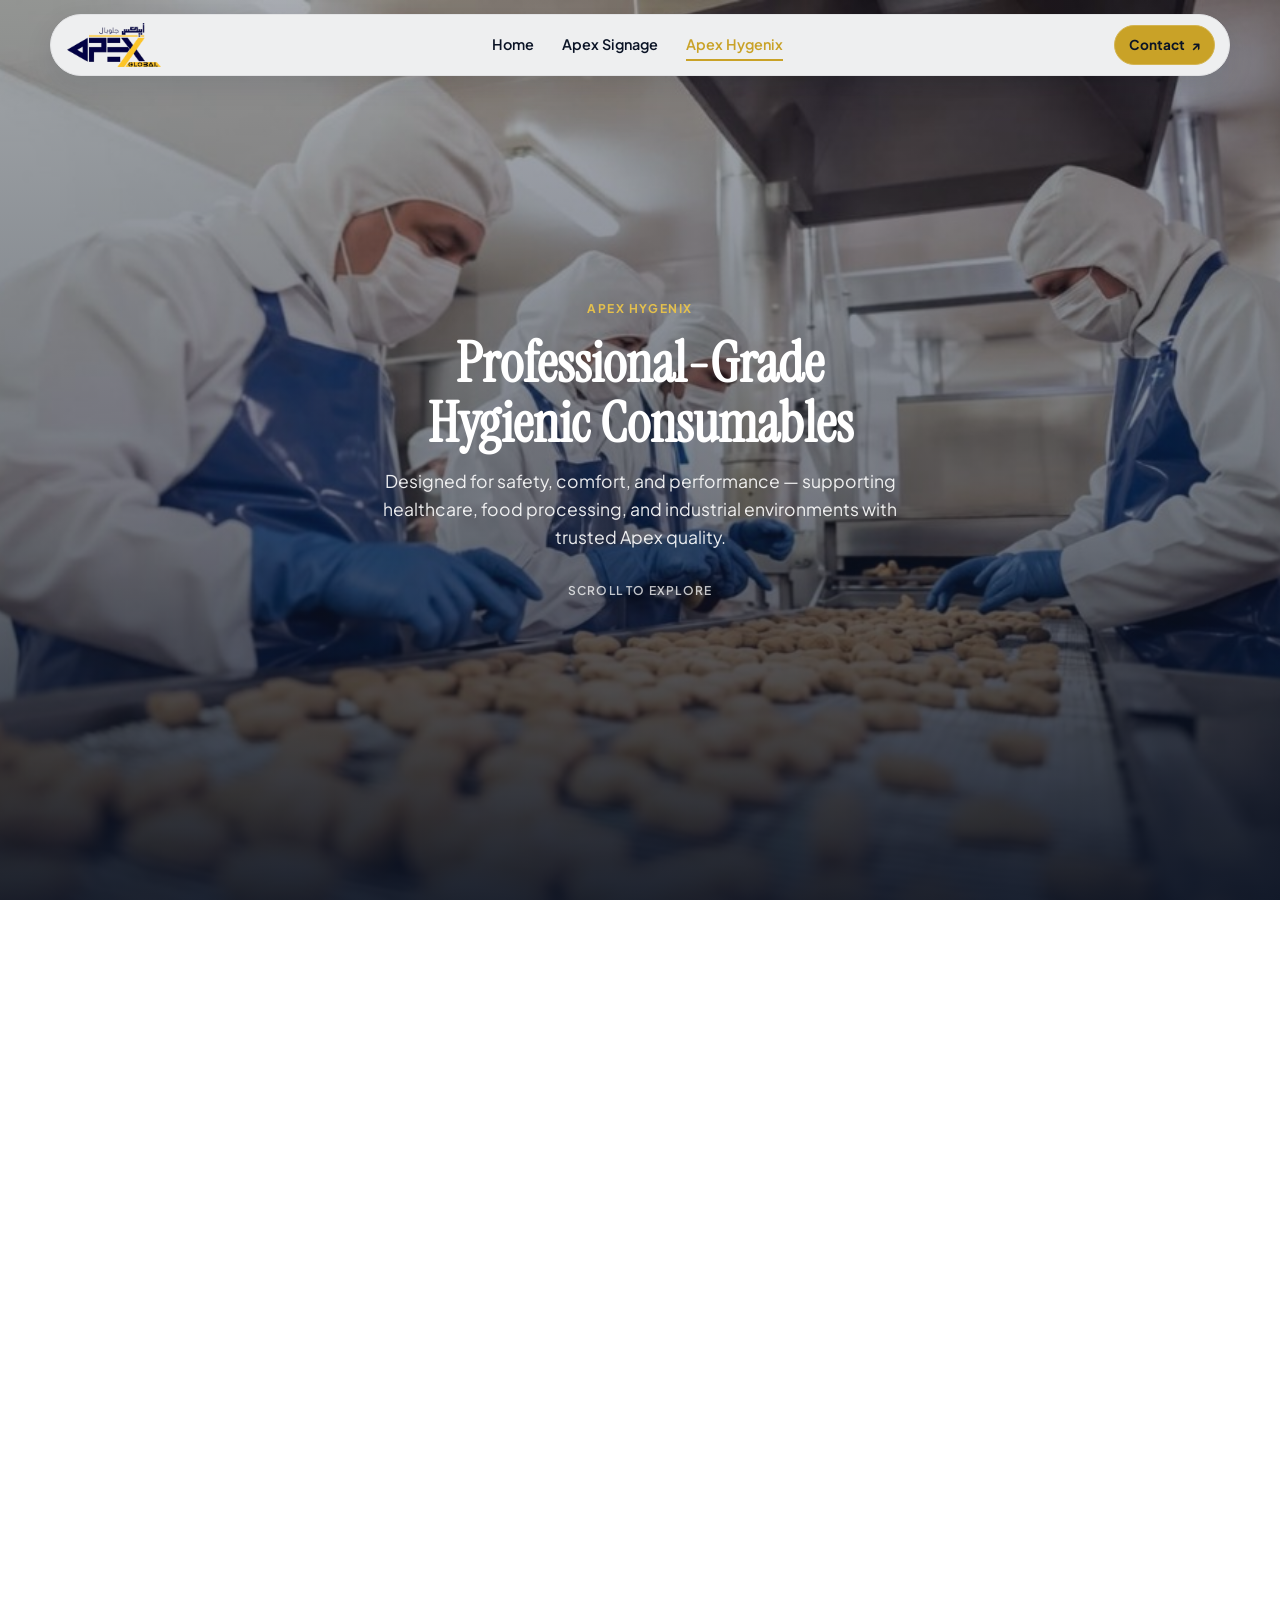
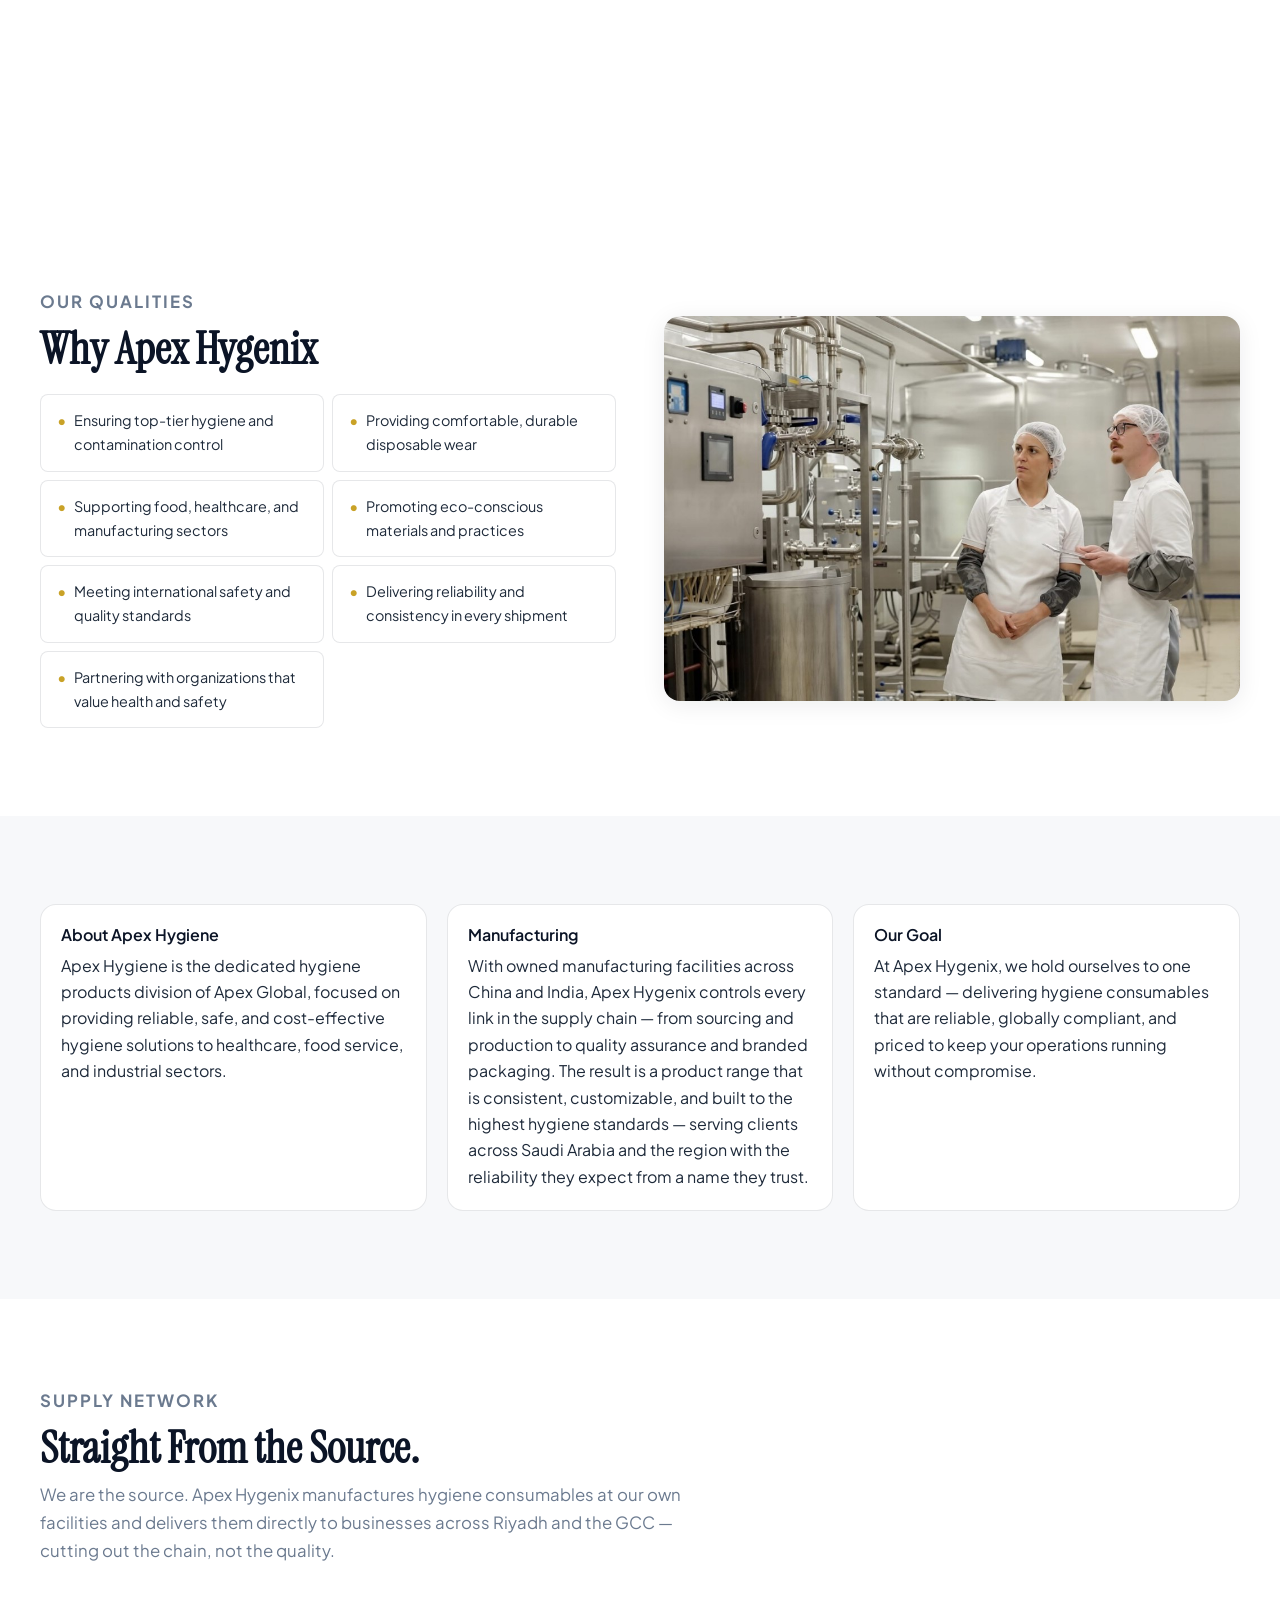
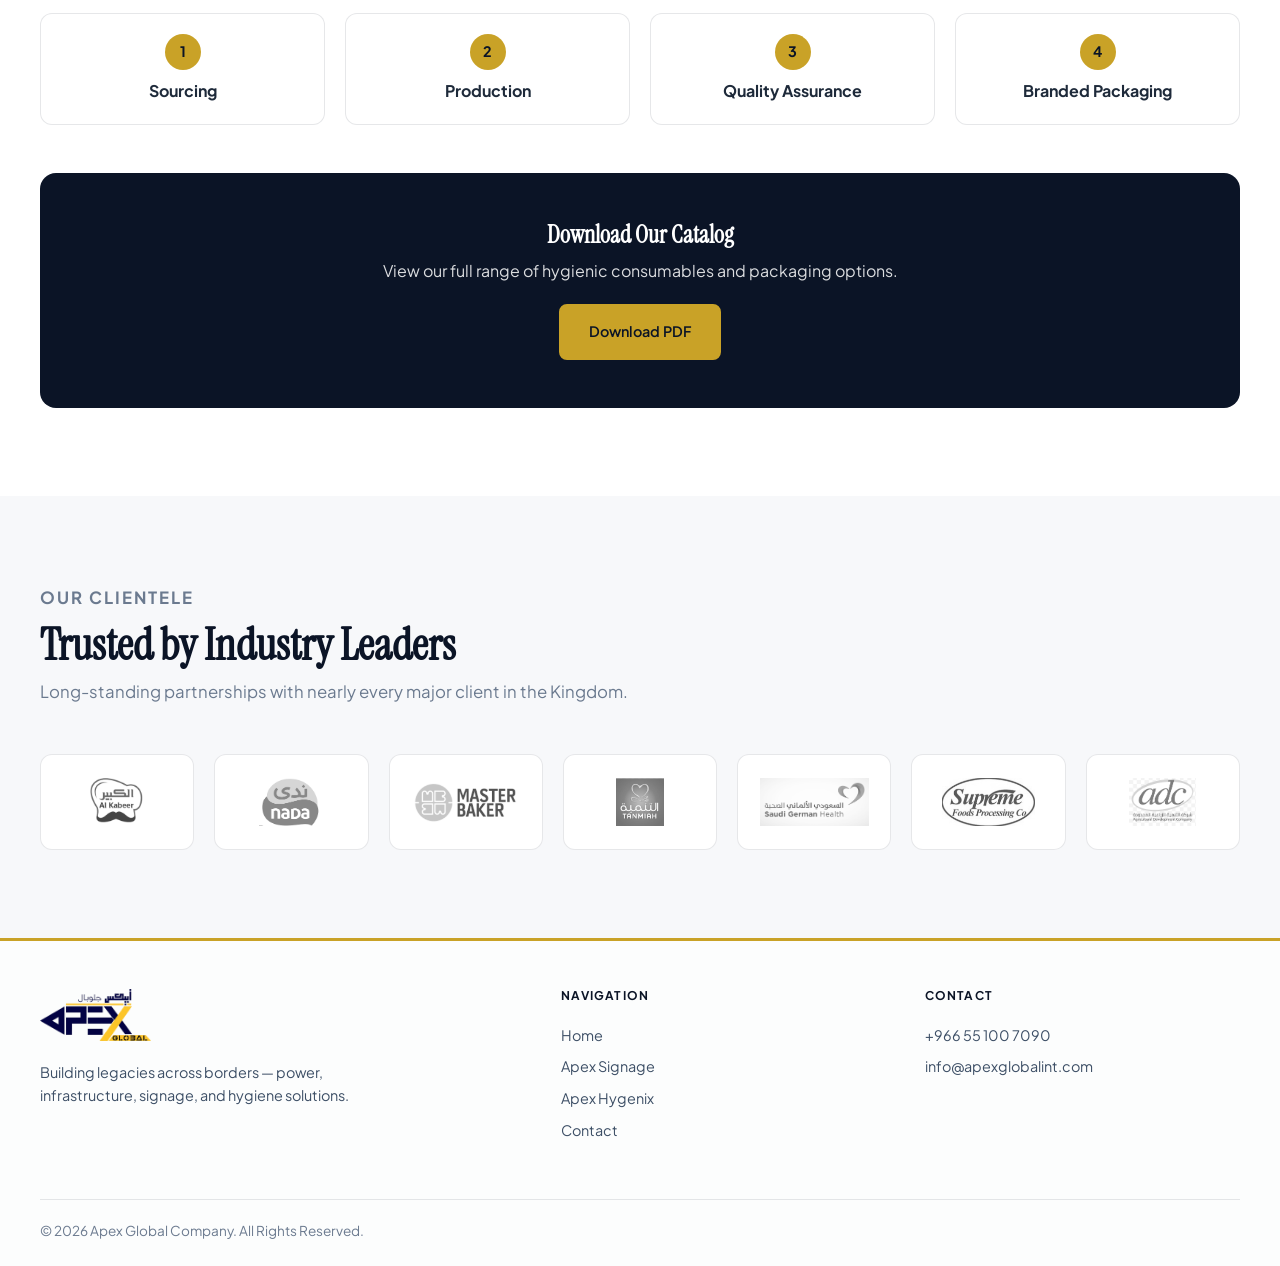
==== commit 7e00db9d: "Add files via upload" ====
--- a/hygenix.html
+++ b/hygenix.html
@@ -29,7 +29,6 @@
           <a href="index.html" data-nav="home">Home</a>
           <a href="signage.html" data-nav="signage">Apex Signage</a>
           <a href="hygenix.html" data-nav="hygenix">Apex Hygenix</a>
-          <a href="index.html#contact" data-nav="contact">Contact</a>
         </nav>
         <a href="index.html#contact" class="header-cta">Contact <span aria-hidden="true">↗</span></a>
         <button class="nav-toggle" aria-label="Open menu" aria-expanded="false" aria-controls="mobile-nav">
@@ -111,11 +110,11 @@
           </article>
           <article class="info-card">
             <h3>Manufacturing</h3>
-            <p>With strong manufacturing partnerships in China and efficient local operations in Riyadh, we ensure consistent supply, quality control, and customized packaging under the "Manufactured for Apex Global" label.</p>
+            <p>With owned manufacturing facilities across China and India, Apex Hygenix controls every link in the supply chain — from sourcing and production to quality assurance and branded packaging. The result is a product range that is consistent, customizable, and built to the highest hygiene standards — serving clients across Saudi Arabia and the region with the reliability they expect from a name they trust.</p>
           </article>
           <article class="info-card">
             <h3>Our Goal</h3>
-            <p>Our goal is to support businesses with high-standard disposable hygiene products that meet global quality expectations while maintaining competitive pricing.</p>
+            <p>At Apex Hygenix, we hold ourselves to one standard — delivering hygiene consumables that are reliable, globally compliant, and priced to keep your operations running without compromise.</p>
           </article>
         </div>
       </div>
@@ -125,25 +124,25 @@
       <div class="container reveal">
         <header class="section-header">
           <p class="eyebrow">Supply Network</p>
-          <h2>Efficient Sourcing &amp; Supply Network</h2>
-          <p>Delivering high-quality disposable hygiene products — sourced from certified manufacturers in China and supplied across Riyadh and the GCC.</p>
+          <h2>Straight From the Source.</h2>
+          <p>We are the source. Apex Hygenix manufactures hygiene consumables at our own facilities and delivers them directly to businesses across Riyadh and the GCC — cutting out the chain, not the quality.</p>
         </header>
         <div class="supply-steps">
           <div class="supply-step">
             <div class="step-num">1</div>
-            <strong>Smooth Procurement</strong>
+            <strong>Sourcing</strong>
           </div>
           <div class="supply-step">
             <div class="step-num">2</div>
-            <strong>Quality</strong>
+            <strong>Production</strong>
           </div>
           <div class="supply-step">
             <div class="step-num">3</div>
-            <strong>Import</strong>
+            <strong>Quality Assurance</strong>
           </div>
           <div class="supply-step">
             <div class="step-num">4</div>
-            <strong>Door to Door Delivery</strong>
+            <strong>Branded Packaging</strong>
           </div>
         </div>
 
@@ -152,6 +151,17 @@
           <p>View our full range of hygienic consumables and packaging options.</p>
           <a href="assets/hygenix/Apex-Global-HYGENIC-CONSUMABLES-Catalogue-F4_compressed-1.pdf" class="btn btn--primary" target="_blank" rel="noopener">Download PDF</a>
         </div>
+      </div>
+    </section>
+
+    <section class="section section--alt" id="clientele">
+      <div class="container">
+        <header class="section-header reveal">
+          <p class="eyebrow">Our Clientele</p>
+          <h2>Trusted by Industry Leaders</h2>
+          <p>Long-standing partnerships with nearly every major client in the Kingdom.</p>
+        </header>
+        <div id="clients-grid" class="clients-grid" aria-label="Client logos"></div>
       </div>
     </section>
   </main>
@@ -183,6 +193,7 @@
   </footer>
 
   <button class="scroll-top" aria-label="Scroll to top">↑</button>
+  <script src="js/clients.js"></script>
   <script src="js/hero-transition.js"></script>
   <script src="js/main.js"></script>
 </body>
--- a/css/variables.css
+++ b/css/variables.css
@@ -19,6 +19,7 @@
 
   --font-sans: "Plus Jakarta Sans", system-ui, -apple-system, sans-serif;
   --font-serif: "Instrument Serif", Georgia, serif;
+  --font-weight-heading: 600;
 
   --space-tight: 0.5rem;
   --space-group: 1.25rem;
--- a/css/base.css
+++ b/css/base.css
@@ -72,6 +72,10 @@
   padding-block: var(--space-section);
 }
 
+#contact {
+  scroll-margin-top: calc(var(--header-height) + 16px);
+}
+
 .section--alt {
   background: var(--color-off-white);
 }
@@ -105,7 +109,7 @@
 .section-header h2 {
   font-family: var(--font-serif);
   font-size: clamp(2rem, 4vw, 2.75rem);
-  font-weight: 400;
+  font-weight: var(--font-weight-heading);
   line-height: 1.15;
   color: var(--color-navy);
   margin-bottom: var(--space-tight);
@@ -129,6 +133,7 @@
 h3,
 h4 {
   font-family: var(--font-serif);
-  font-weight: 400;
+  font-weight: var(--font-weight-heading);
   line-height: 1.2;
+  font-synthesis: weight;
 }
--- a/css/pages.css
+++ b/css/pages.css
@@ -15,7 +15,7 @@
 .value-card h3 {
   font-family: var(--font-sans);
   font-size: 0.8rem;
-  font-weight: 700;
+  font-weight: var(--font-weight-heading);
   letter-spacing: 0.08em;
   text-transform: uppercase;
   color: var(--color-gold);
@@ -55,7 +55,7 @@
 .expertise-card h3 {
   font-family: var(--font-sans);
   font-size: 1rem;
-  font-weight: 700;
+  font-weight: var(--font-weight-heading);
   color: var(--color-navy);
   margin-bottom: var(--space-tight);
 }
@@ -173,7 +173,7 @@
 /* About */
 .about-grid {
   display: grid;
-  grid-template-columns: 1fr 1fr;
+  grid-template-columns: 1fr;
   gap: var(--space-block);
   align-items: start;
 }
@@ -184,14 +184,30 @@
   padding: var(--space-group);
   border: 1px solid var(--color-border);
   border-left: 4px solid var(--color-gold);
+}
+
+.founder-card__title {
+  font-family: var(--font-serif);
+  font-size: 1.35rem;
+  font-weight: var(--font-weight-heading);
+  color: var(--color-navy);
+  margin: 0 0 var(--space-group);
 }
 
 .founder-card blockquote {
   font-size: 1rem;
   line-height: 1.7;
   color: var(--color-muted);
-  margin-bottom: var(--space-group);
+  margin: 0 0 var(--space-group);
   font-style: italic;
+}
+
+.founder-card blockquote p {
+  margin: 0;
+}
+
+.founder-card blockquote p + p {
+  margin-top: 1rem;
 }
 
 .founder-card cite {
@@ -314,10 +330,36 @@
 
 .contact-form {
   background: var(--color-white);
-  padding: var(--space-group);
+  padding: 0;
   border-radius: var(--radius-lg);
   border: 1px solid var(--color-border);
   box-shadow: var(--shadow-sm);
+  overflow: hidden;
+}
+
+.contact-form__label {
+  margin: 0;
+  padding: 14px 20px;
+  font-family: var(--font-sans);
+  font-size: 0.95rem;
+  font-weight: 500;
+  color: var(--color-charcoal);
+  background: #eef0f3;
+  border-bottom: 1px solid var(--color-border);
+}
+
+.contact-form .form-group:first-of-type {
+  margin-top: var(--space-group);
+}
+
+.contact-form .form-group,
+.contact-form .btn {
+  margin-left: var(--space-group);
+  margin-right: var(--space-group);
+}
+
+.contact-form .btn {
+  margin-bottom: var(--space-group);
 }
 
 .form-group {
@@ -431,7 +473,7 @@
 .info-card h3 {
   font-family: var(--font-sans);
   font-size: 1rem;
-  font-weight: 700;
+  font-weight: var(--font-weight-heading);
   color: var(--color-navy);
   margin-bottom: var(--space-tight);
 }
--- a/css/hero-transition.css
+++ b/css/hero-transition.css
@@ -108,9 +108,11 @@
   margin: 0;
   font-family: var(--font-serif);
   font-size: clamp(2rem, 5.5vw, 3.5rem);
+  font-weight: var(--font-weight-heading);
   line-height: 1.08;
   color: var(--color-navy);
   max-width: 14ch;
+  font-synthesis: weight;
 }
 
 .hero-scroll__regions {
@@ -194,8 +196,10 @@
   margin: 0;
   font-family: var(--font-serif);
   font-size: clamp(1.75rem, 4.5vw, 3rem);
+  font-weight: var(--font-weight-heading);
   line-height: 1.14;
   color: var(--color-navy);
+  font-synthesis: weight;
 }
 
 .section-two-overlay__description {
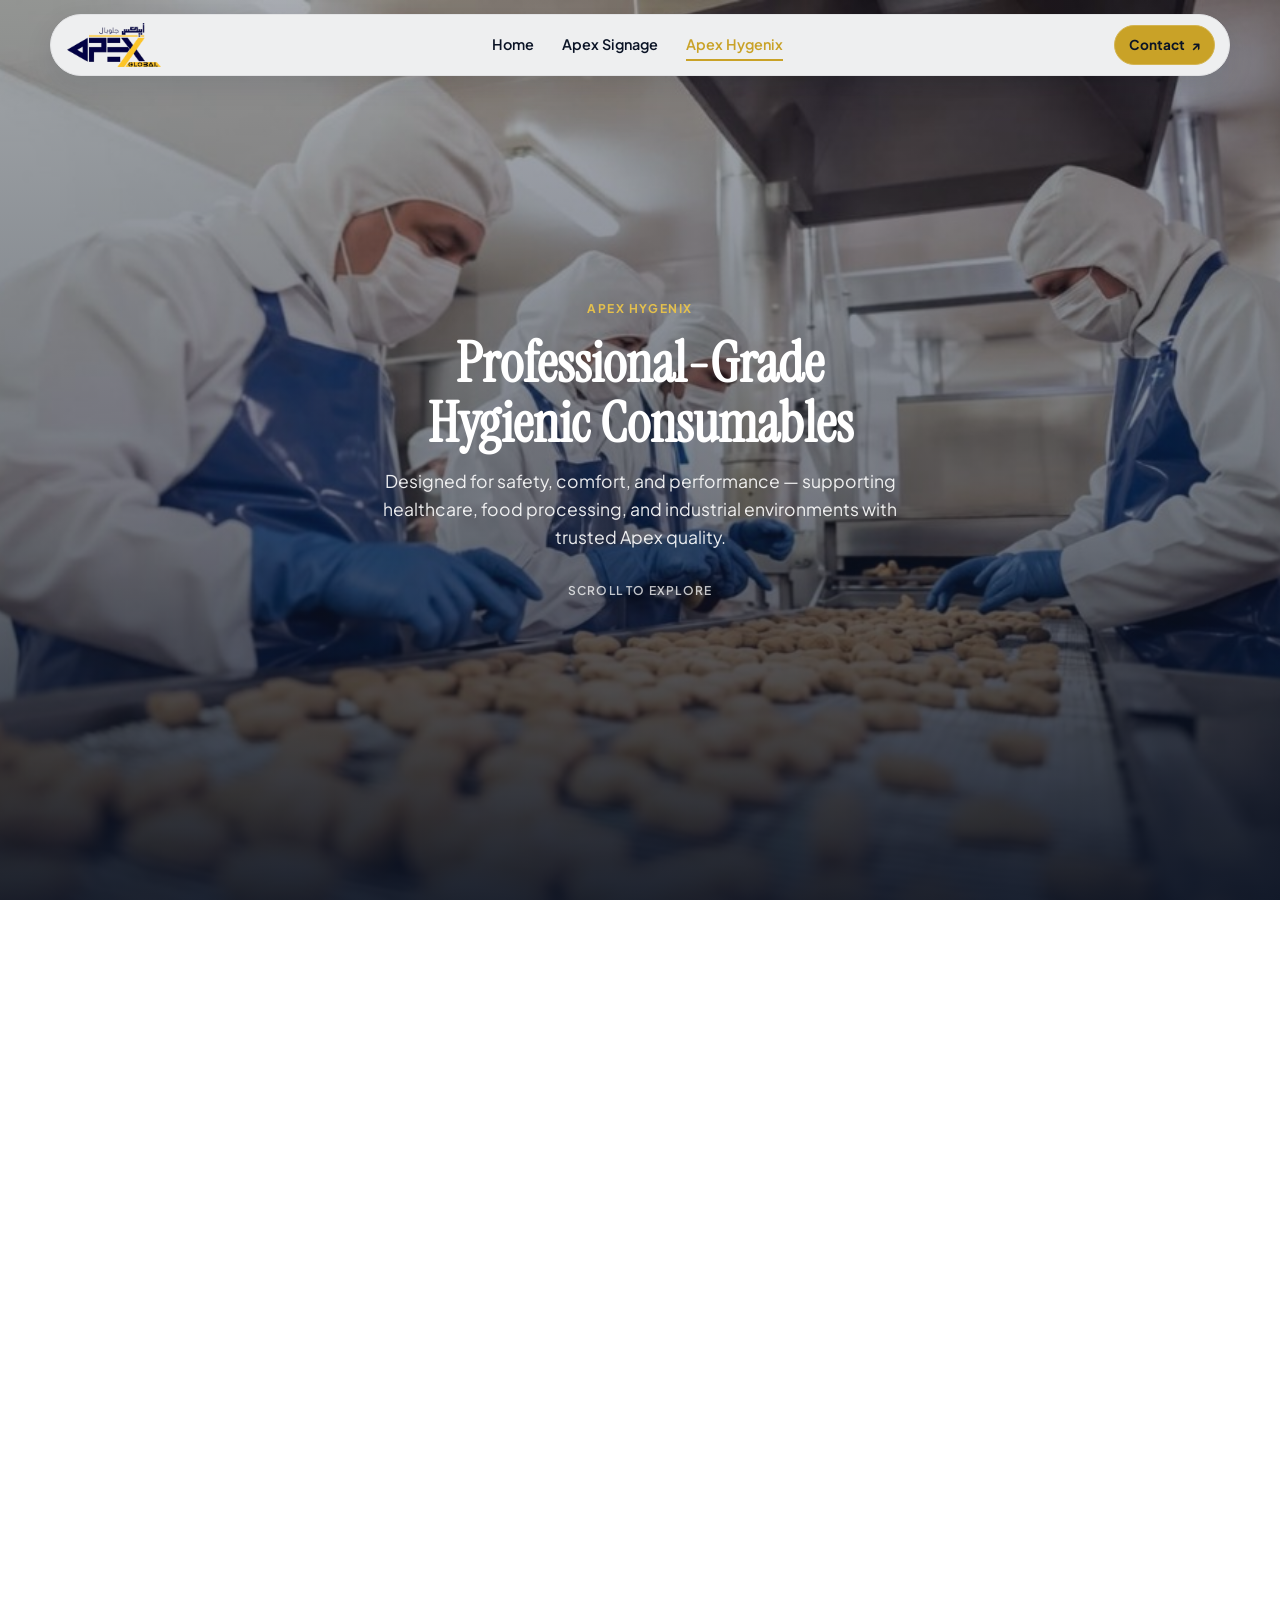
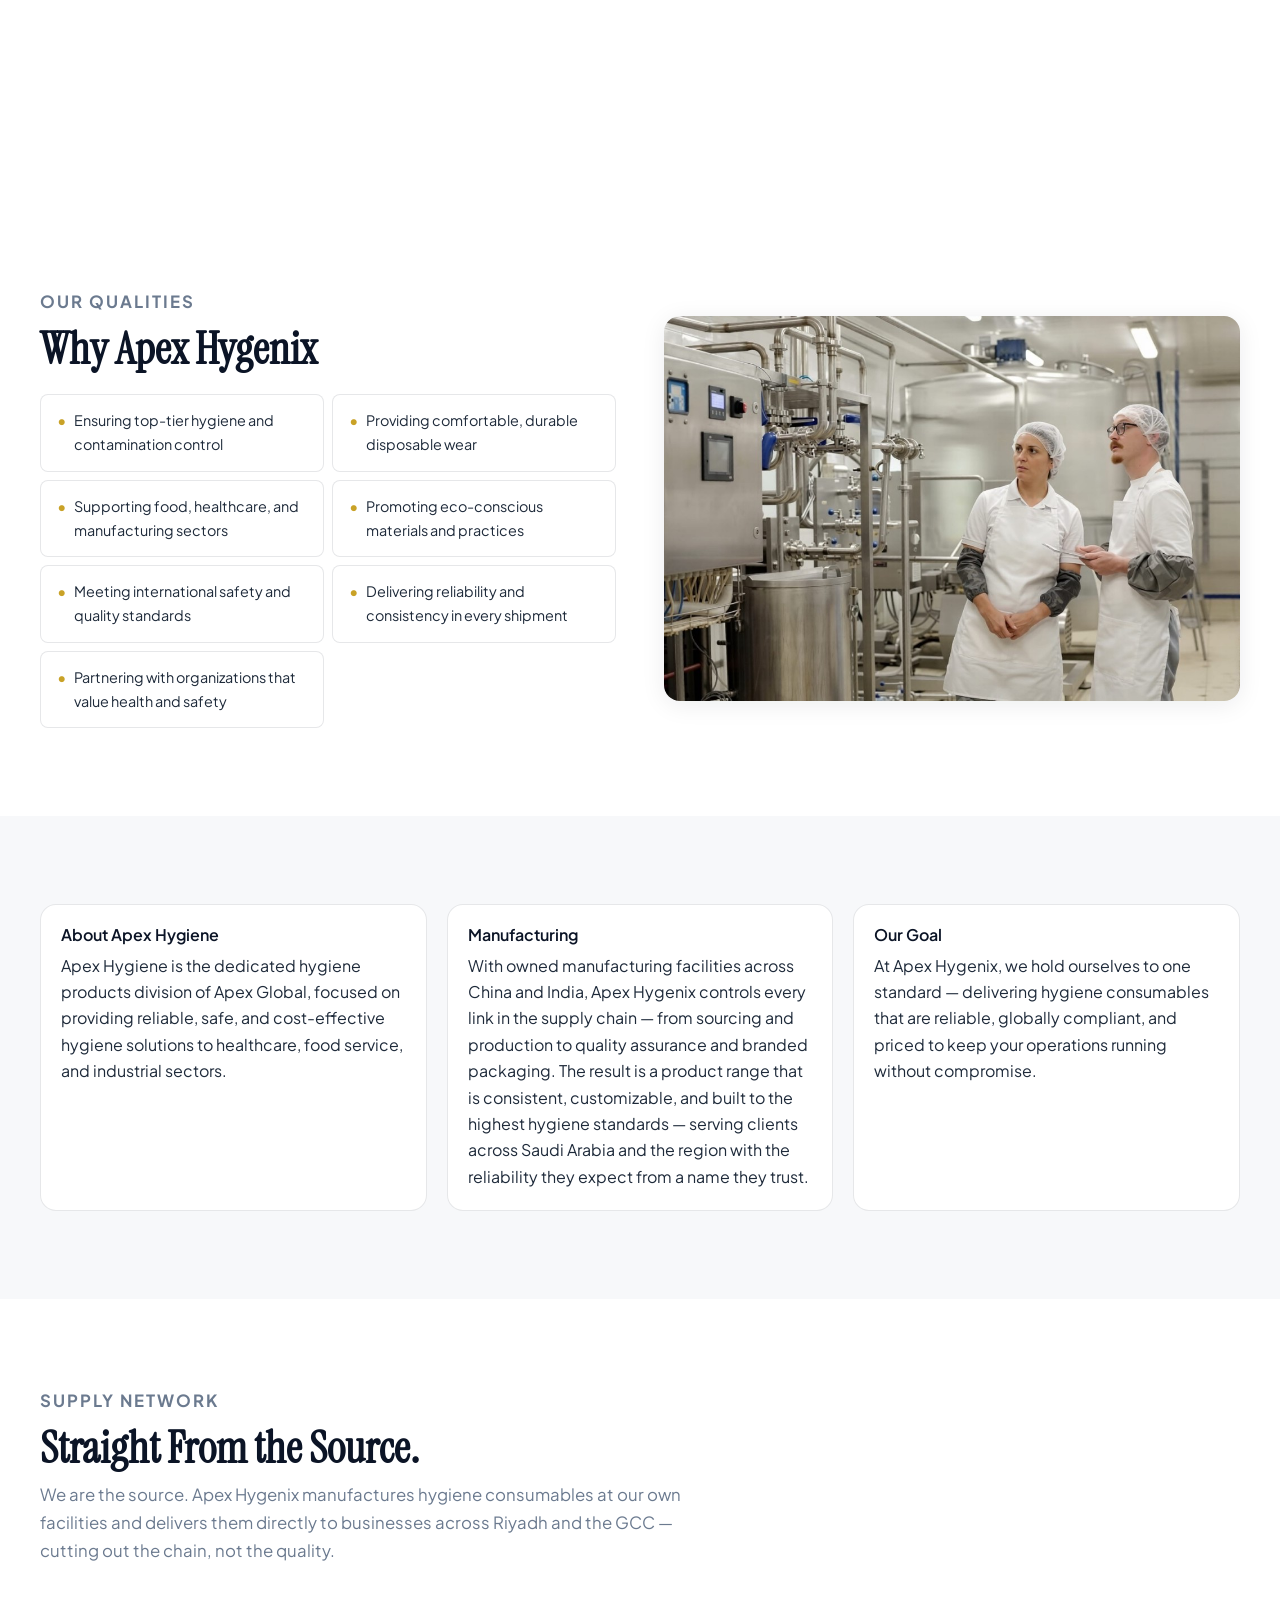
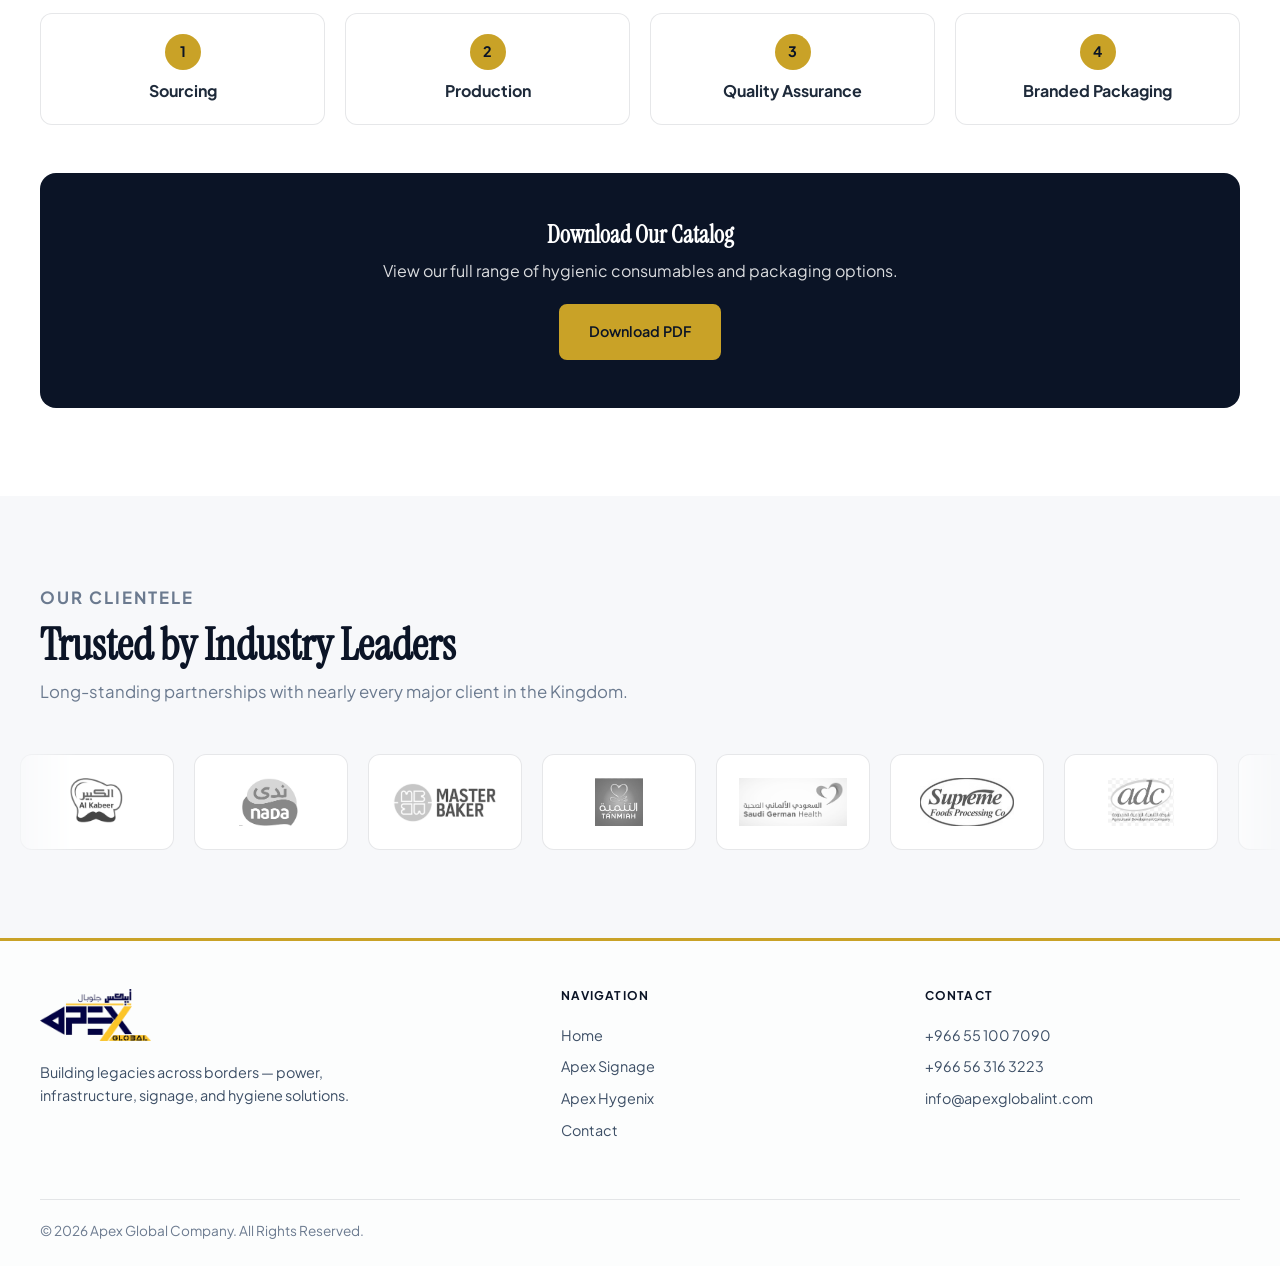
==== commit 03903746: "Add files via upload" ====
--- a/hygenix.html
+++ b/hygenix.html
@@ -161,7 +161,9 @@
           <h2>Trusted by Industry Leaders</h2>
           <p>Long-standing partnerships with nearly every major client in the Kingdom.</p>
         </header>
-        <div id="clients-grid" class="clients-grid" aria-label="Client logos"></div>
+      </div>
+      <div class="clients-carousel">
+        <div id="clients-grid" class="clients-carousel__track" aria-label="Client logos"></div>
       </div>
     </section>
   </main>
@@ -183,6 +185,7 @@
         <div class="footer-col">
           <h4>Contact</h4>
           <a href="tel:+966551007090">+966 55 100 7090</a>
+          <a href="tel:+966563163223">+966 56 316 3223</a>
           <a href="mailto:info@apexglobalint.com">info@apexglobalint.com</a>
         </div>
       </div>
--- a/css/pages.css
+++ b/css/pages.css
@@ -254,13 +254,47 @@
 }
 
 /* Clientele */
-.clients-grid {
-  display: grid;
-  grid-template-columns: repeat(auto-fill, minmax(140px, 1fr));
-  gap: var(--space-group);
+.clients-carousel {
+  overflow: hidden;
+  width: 100%;
+  margin-top: var(--space-group);
+  mask-image: linear-gradient(
+    to right,
+    transparent,
+    #000 6%,
+    #000 94%,
+    transparent
+  );
+}
+
+.clients-carousel__track {
+  display: flex;
+  width: max-content;
+  gap: var(--space-group);
+  padding-inline: var(--space-group);
+  will-change: transform;
+}
+
+.clients-carousel__track.is-animating {
+  animation: clients-marquee-right var(--carousel-duration, 45s) linear infinite;
+}
+
+.clients-carousel__track.is-animating:hover {
+  animation-play-state: paused;
+}
+
+@keyframes clients-marquee-right {
+  from {
+    transform: translateX(-50%);
+  }
+  to {
+    transform: translateX(0);
+  }
 }
 
 .client-logo {
+  flex: 0 0 154px;
+  width: 154px;
   aspect-ratio: 16/10;
   background: var(--color-white);
   border-radius: var(--radius-md);
@@ -295,6 +329,26 @@
   opacity: 1;
 }
 
+@media (prefers-reduced-motion: reduce) {
+  .clients-carousel {
+    mask-image: none;
+    overflow-x: auto;
+  }
+
+  .clients-carousel__track {
+    animation: none !important;
+    flex-wrap: wrap;
+    width: min(100% - 2rem, var(--container));
+    margin-inline: auto;
+    justify-content: center;
+  }
+
+  .client-logo {
+    flex: 0 1 140px;
+    width: auto;
+  }
+}
+
 /* Contact */
 .contact-grid {
   display: grid;
@@ -313,6 +367,14 @@
   display: flex;
   gap: 1rem;
   align-items: flex-start;
+}
+
+.contact-item p {
+  margin: 0;
+}
+
+.contact-item p + p {
+  margin-top: 0.35rem;
 }
 
 .contact-item .icon {
